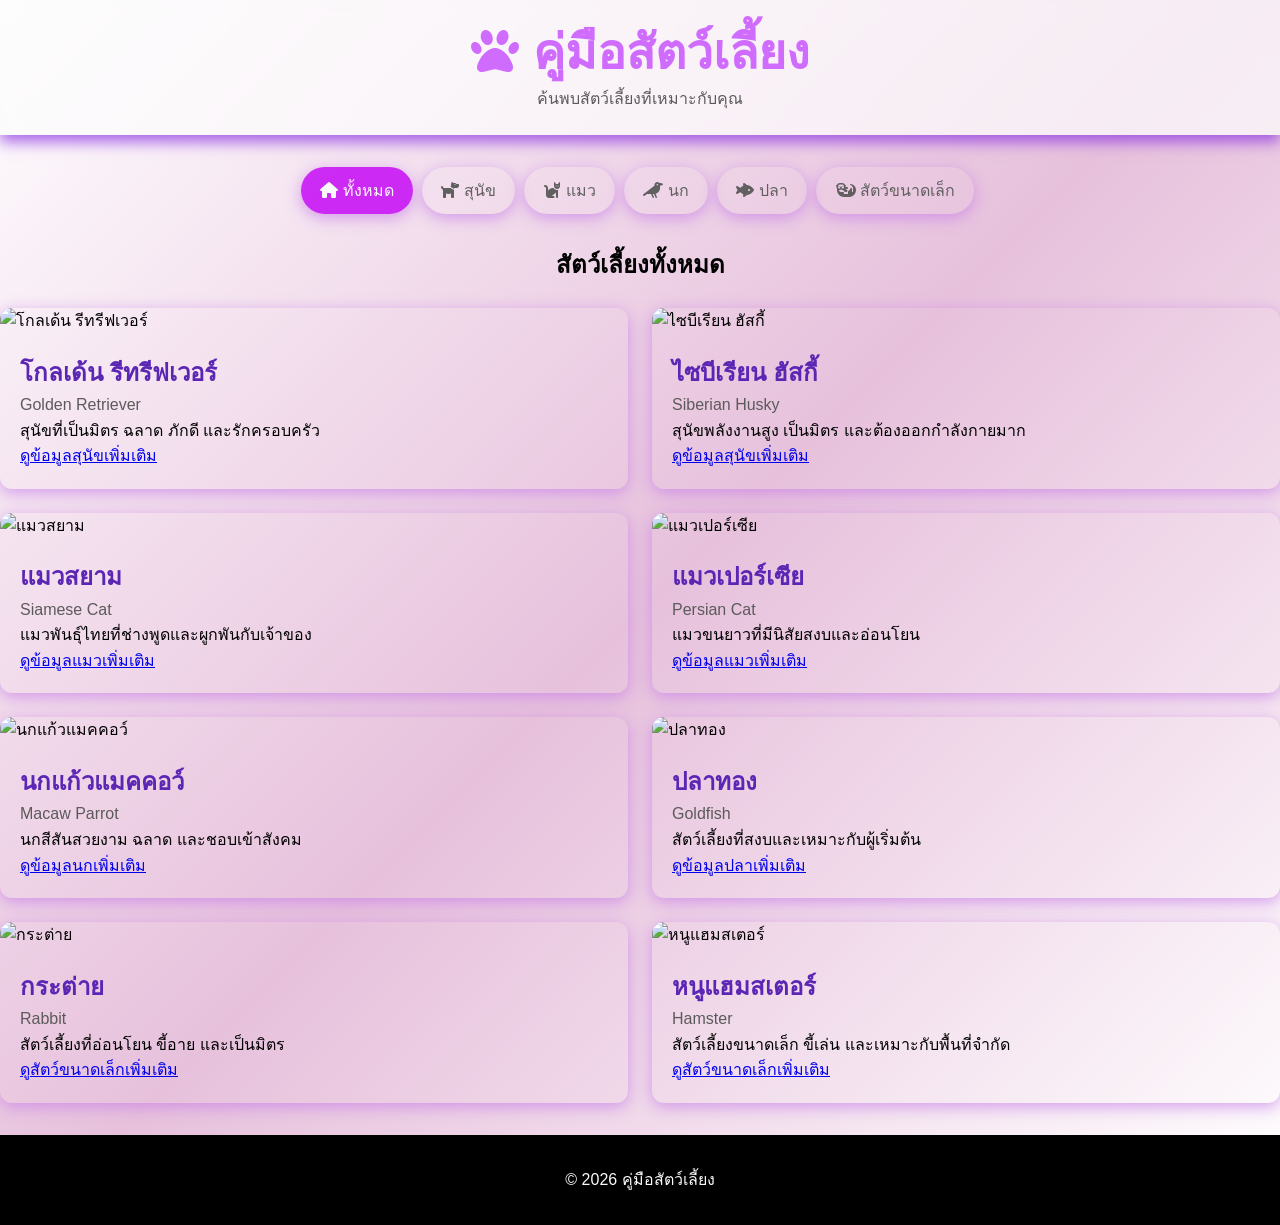
==== pets01/index.html @ fdd35e00 "pets01" ====
<!DOCTYPE html>
<html lang="en">

<head>
    <meta charset="UTF-8">
    <meta name="viewport" content="width=device-width, initial-scale=1.0">
    <title>คู่มือสัตว์เลี้ยง</title>
    <link rel="stylesheet" href="../css/pet-style.css">

    <!-- Font Awesome Icons -->
    <link rel="stylesheet" href="https://cdnjs.cloudflare.com/ajax/libs/font-awesome/6.7.2/css/all.min.css">

</head>

<body>
    <!-- Header section -->
    <header class="header">
        <div class="header-content">
            <h1 class="header-title"><i class="fa-solid fa-paw"></i> คู่มือสัตว์เลี้ยง</h1>
            <p class="header-subtitle">ค้นพบสัตว์เลี้ยงที่เหมาะกับคุณ</p>
        </div>
    </header>

    <!-- Navbar -->
    <nav>
        <a href="index.html" class="active"><i class="fa-solid fa-house"></i> ทั้งหมด</a>
        <a href="dog.html"><i class="fa-solid fa-dog"></i> สุนัข</a>
        <a href="cat.html"><i class="fa-solid fa-cat"></i> แมว</a>
        <a href="bird.html"><i class="fa-solid fa-crow"></i> นก</a>
        <a href="fish.html"><i class="fa-solid fa-fish-fins"></i> ปลา</a>
        <a href="smll-pet.html"><i class="fa-solid fa-otter"></i> สัตว์ขนาดเล็ก</a>
    </nav>

    <!-- Main Section -->
    <main class="container">
        <h2 class="page-title">สัตว์เลี้ยงทั้งหมด</h2>

        <div class="pet-grid">
            <article class="pet-card">
                <img src="https://images.unsplash.com/photo-1734966213753-1b361564bab4?auto=format&amp;fit=crop&amp;w=1080&amp;q=80"
                    alt="โกลเด้น รีทรีฟเวอร์">

                <div class="pet-content">
                    <h2>โกลเด้น รีทรีฟเวอร์</h2>
                    <p class="breed">Golden Retriever</p>
                    <p>สุนัขที่เป็นมิตร ฉลาด ภักดี และรักครอบครัว</p>
                    <p><a href="dog.html">ดูข้อมูลสุนัขเพิ่มเติม</a></p>
                </div>
            </article>

            <article class="pet-card">
                <img src="https://images.unsplash.com/photo-1590419690008-905895e8fe0d?auto=format&amp;fit=crop&amp;w=1080&amp;q=80"
                    alt="ไซบีเรียน ฮัสกี้">

                <div class="pet-content">
                    <h2>ไซบีเรียน ฮัสกี้</h2>
                    <p class="breed">Siberian Husky</p>
                    <p>สุนัขพลังงานสูง เป็นมิตร และต้องออกกำลังกายมาก</p>
                    <p><a href="dog.html">ดูข้อมูลสุนัขเพิ่มเติม</a></p>
                </div>
            </article>

            <article class="pet-card">
                <img src="https://images.unsplash.com/photo-1568152950566-c1bf43f4ab28?auto=format&amp;fit=crop&amp;w=1080&amp;q=80"
                    alt="แมวสยาม">

                <div class="pet-content">
                    <h2>แมวสยาม</h2>
                    <p class="breed">Siamese Cat</p>
                    <p>แมวพันธุ์ไทยที่ช่างพูดและผูกพันกับเจ้าของ</p>
                    <p><a href="cat.html">ดูข้อมูลแมวเพิ่มเติม</a></p>
                </div>
            </article>

            <article class="pet-card">
                <img src="https://images.unsplash.com/photo-1585137173132-cf49e10ad27d?auto=format&amp;fit=crop&amp;w=1080&amp;q=80"
                    alt="แมวเปอร์เซีย">

                <div class="pet-content">
                    <h2>แมวเปอร์เซีย</h2>
                    <p class="breed">Persian Cat</p>
                    <p>แมวขนยาวที่มีนิสัยสงบและอ่อนโยน</p>
                    <p><a href="cat.html">ดูข้อมูลแมวเพิ่มเติม</a></p>
                </div>
            </article>

            <article class="pet-card">
                <img src="https://images.unsplash.com/photo-1584888890205-9b49eaf0c660?auto=format&amp;fit=crop&amp;w=1080&amp;q=80"
                    alt="นกแก้วแมคคอว์">

                <div class="pet-content">
                    <h2>นกแก้วแมคคอว์</h2>
                    <p class="breed">Macaw Parrot</p>
                    <p>นกสีสันสวยงาม ฉลาด และชอบเข้าสังคม</p>
                    <p><a href="bird.html">ดูข้อมูลนกเพิ่มเติม</a></p>
                </div>
            </article>

            <article class="pet-card">
                <img src="https://images.unsplash.com/photo-1592072467526-0506c6530493?auto=format&amp;fit=crop&amp;w=1080&amp;q=80"
                    alt="ปลาทอง">

                <div class="pet-content">
                    <h2>ปลาทอง</h2>
                    <p class="breed">Goldfish</p>
                    <p>สัตว์เลี้ยงที่สงบและเหมาะกับผู้เริ่มต้น</p>
                    <p><a href="fish.html">ดูข้อมูลปลาเพิ่มเติม</a></p>
                </div>
            </article>

            <article class="pet-card">
                <img src="https://images.unsplash.com/photo-1622349817799-067c32295df2?auto=format&amp;fit=crop&amp;w=1080&amp;q=80"
                    alt="กระต่าย">

                <div class="pet-content">
                    <h2>กระต่าย</h2>
                    <p class="breed">Rabbit</p>
                    <p>สัตว์เลี้ยงที่อ่อนโยน ขี้อาย และเป็นมิตร</p>
                    <p><a href="small-pets.html">ดูสัตว์ขนาดเล็กเพิ่มเติม</a></p>
                </div>
            </article>

            <article class="pet-card">
                <img src="https://images.unsplash.com/photo-1425082661705-1834bfd09dca?auto=format&amp;fit=crop&amp;w=1080&amp;q=80"
                    alt="หนูแฮมสเตอร์">

                <div class="pet-content">
                    <h2>หนูแฮมสเตอร์</h2>
                    <p class="breed">Hamster</p>
                    <p>สัตว์เลี้ยงขนาดเล็ก ขี้เล่น และเหมาะกับพื้นที่จำกัด</p>
                    <p><a href="small-pets.html">ดูสัตว์ขนาดเล็กเพิ่มเติม</a></p>
                </div>
            </article>
        </div>

    </main>

    <!-- Footer  -->
    <footer>
        <p>&copy; 2026 คู่มือสัตว์เลี้ยง</p>
    </footer>

</body>

</html>
---- css/pet-style.css ----
* { 
    box-sizing: border-box;
    margin: 0;
    padding: 0;
}

html {
    scroll-behavior: smooth;
    /* font-size: 16px; */
}

body {
    font-family: 'Segoe UI', Tahoma, Geneva, Verdana, sans-serif;
    line-height: 1.6;
    color: var(--text-color);

    background: linear-gradient(135deg, #fffeffea 0%, #e7c1dc 50%, #ffffffee 100%);
}

.container{
    max-width: 1320px;
    margin: 0 auto;
}

:root {
    /* สีหลักของเว็บ */
    --primary-color : rgb(207, 107, 253) ;
    --primary-dark-color : rgb(92, 38, 180) ;
    --secondary-color: rgb(91, 5, 141);

    /* สีข้อความ */
    --text-color : black;
    --muted-text-color : rgb(92, 90, 90);
    --nav-text-color: rgb(97, 96, 96);
    --light-text-color: rgb(250, 250, 250);


    /* สีพื้น */
    --header-bg-color: rgba(252, 252, 252, 0.719);
    --btn-bg-color :rgba(200, 23, 245, 0.904) ;
    --footer-bg-color: black;



    /* สีข้อเงา */
    --header-shadow : 0 7px 14px rgba(137, 43, 226, 0.712);
    --card-shadow : 0 4px 16px rgba(198, 124, 233, 0.712);

    /* สีขอบ */
    --dorder-color : #e5e7eb;

}

/* =============================
            Header
==============================*/

.header{
    box-shadow: var(--header-shadow);

    position: sticky;
    top: 0;
    z-index: 10;

    background-color: var(--header-bg-color);
    backdrop-filter: blur(10px);
}

.header-content{
    text-align: center;
    padding-block: 1.5rem ;
}

.header-title{
    color: var(--primary-color) ;
    font-size: clamp(2rem, 5vw, 3rem);

    line-height: 1.2;
    margin-bottom: 0.25rem;
}

.header-subtitle{
    color: var(--muted-text-color);
}

/* =============================
            Nav
==============================*/

nav{
    padding-block: 2rem;
    text-align: center;
}

nav a {
    text-decoration: none;
    color: var(--nav-text-color);

    padding: 0.65rem 1.2rem ;
    box-shadow: var(--card-shadow);
    border-radius: 999px;

    margin-right: 0.3rem;

    transition: transform 0.5s;
    display: inline-block;
}

nav a:hover {
    transform: translateY(-10px);
}

nav a.active{
    background-color: var(--btn-bg-color);
    color: var(--light-text-color);
}

/* =============================
            Main
==============================*/


.page-title {
    text-align: center;
    margin-bottom: 1.5rem;
}

.pet-grid {
    display: grid;
    grid-template-columns: repeat(2, 1fr);

    gap: 1.5rem;
}

.pet-card {
    border: var(--dorder-color);
    box-shadow: var(--card-shadow);
    border-radius: 0.75rem;

    overflow: hidden;
    transition:  transform 0.5s;
}
.pet-card:hover{
    transform: translateY(-10px);
    box-shadow: var(--header-shadow);
}

.pet-grid img{
    height: 16.25rem;
    width: 100%;

    object-fit: cover;
}

.pet-content {
    padding: 1.25rem;
}

.pet-content h2 {
    color: var(--primary-dark-color);
}

.breed {
    color: var(--muted-text-color);
}




/* =============================
            Footer
==============================*/


footer {
    background-color: var(--footer-bg-color);
    color: var(--light-text-color);

    text-align: center;
    padding-block: 2rem;
    margin-top: 2rem;
}



/* =============================
            Responsive
==============================*/
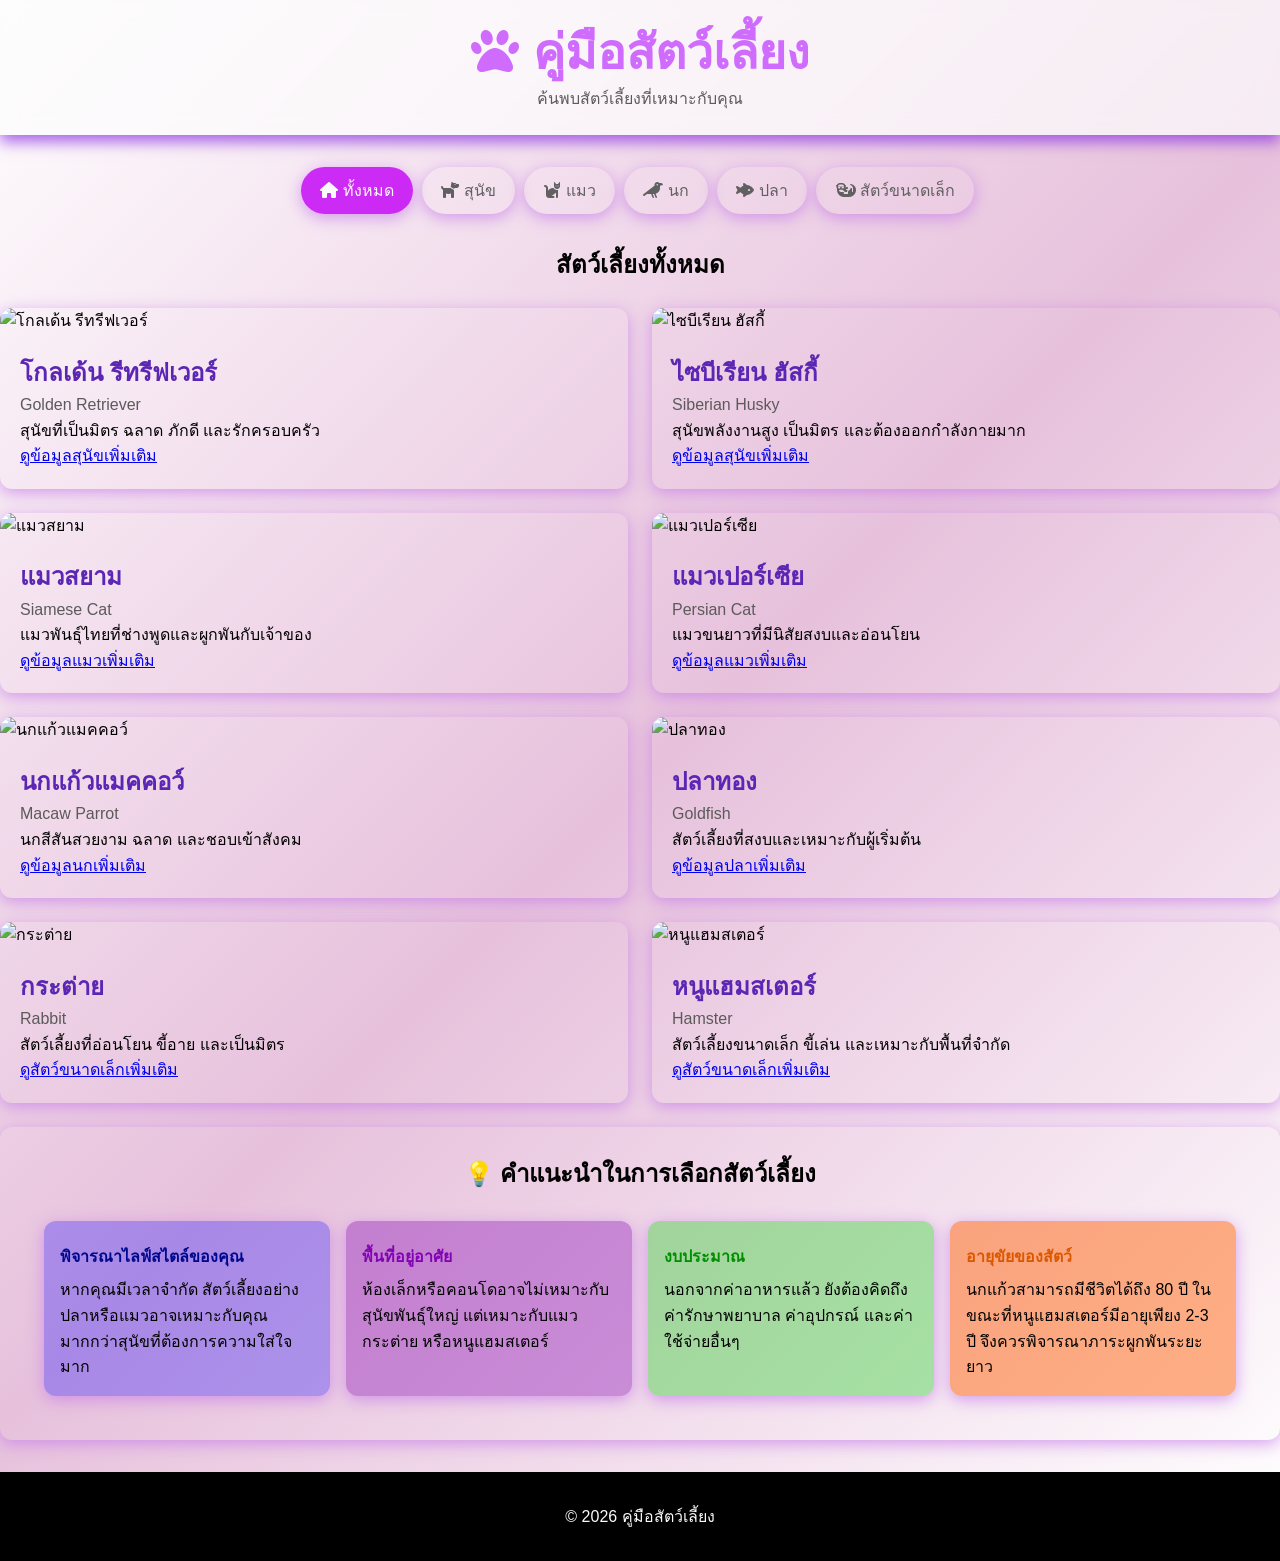
==== commit 1e132dc8: "update info-section" ====
--- a/pets01/index.html
+++ b/pets01/index.html
@@ -133,7 +133,20 @@
             </article>
         </div>
 
+        
+    <section class="info-section">
+        <h2 class="info-tite">💡 คำแนะนำในการเลือกสัตว์เลี้ยง</h2>
+
+        <div class="info-grid">
+            <article class="info-card"><span>พิจารณาไลฟ์สไตล์ของคุณ</span><p>หากคุณมีเวลาจำกัด สัตว์เลี้ยงอย่างปลาหรือแมวอาจเหมาะกับคุณมากกว่าสุนัขที่ต้องการความใส่ใจมาก</p></article>
+            <article class="info-card"><span>พื้นที่อยู่อาศัย</span><p>ห้องเล็กหรือคอนโดอาจไม่เหมาะกับสุนัขพันธุ์ใหญ่ แต่เหมาะกับแมว กระต่าย หรือหนูแฮมสเตอร์</p></article>
+            <article class="info-card"><span>งบประมาณ</span><p>นอกจากค่าอาหารแล้ว ยังต้องคิดถึงค่ารักษาพยาบาล ค่าอุปกรณ์ และค่าใช้จ่ายอื่นๆ</p></article>
+            <article class="info-card"><span>อายุขัยของสัตว์</span><p>นกแก้วสามารถมีชีวิตได้ถึง 80 ปี ในขณะที่หนูแฮมสเตอร์มีอายุเพียง 2-3 ปี จึงควรพิจารณาภาระผูกพันระยะยาว</p></article>
+        </div>
+    </section>
+
     </main>
+
 
     <!-- Footer  -->
     <footer>
--- a/css/pet-style.css
+++ b/css/pet-style.css
@@ -33,12 +33,20 @@
     --muted-text-color : rgb(92, 90, 90);
     --nav-text-color: rgb(97, 96, 96);
     --light-text-color: rgb(250, 250, 250);
+    --info-card1-text-color:rgb(0, 9, 141);
+    --info-card2-text-color:rgb(130, 3, 180);
+    --info-card3-text-color:rgb(1, 143, 1);
+    --info-card4-text-color:rgb(219, 88, 0);
 
 
     /* สีพื้น */
     --header-bg-color: rgba(252, 252, 252, 0.719);
     --btn-bg-color :rgba(200, 23, 245, 0.904) ;
     --footer-bg-color: black;
+    --info-card1-bg-color:rgba(17, 0, 250, 0.295);
+    --info-card2-bg-color:rgba(130, 3, 180, 0.37);
+    --info-card3-bg-color:rgba(14, 209, 14, 0.342);
+    --info-card4-bg-color:rgba(255, 94, 0, 0.473);
 
 
 
@@ -168,6 +176,59 @@
 
 
 /* =============================
+            Info-section
+==============================*/
+
+
+.info-section{
+    box-shadow: var(--card-shadow);
+    border-radius: 0.75rem;
+
+    margin-top: 1.5rem;
+    padding: 1.75rem;
+}
+
+.info-tite{
+    font-weight: bold;
+    text-align: center;
+
+}
+
+.info-grid{
+    display: grid;
+    grid-template-columns: repeat(4, 1fr);
+
+    margin-top: 0.75rem;
+    padding: 1rem;
+    gap: 1rem;
+}
+
+.info-card{
+    border-radius:0.75rem ;
+    padding: 1rem;
+
+    box-shadow: var(--card-shadow);
+}
+.info-card span{
+    font-weight: bold;
+    line-height: 2.5rem;
+
+}
+.info-card:nth-child(1) { background-color: var(--info-card1-bg-color); }
+.info-card:nth-child(2) { background-color: var(--info-card2-bg-color); }
+.info-card:nth-child(3) { background-color: var(--info-card3-bg-color); }
+.info-card:nth-child(4) { background-color: var(--info-card4-bg-color); }
+
+.info-card:nth-child(1) span { color:var(--info-card1-text-color); }
+.info-card:nth-child(2) span { color:var(--info-card2-text-color); }
+.info-card:nth-child(3) span { color:var(--info-card3-text-color); }
+.info-card:nth-child(4) span { color:var(--info-card4-text-color); }
+
+
+
+
+
+/* =============================
             Footer
 ==============================*/
 
